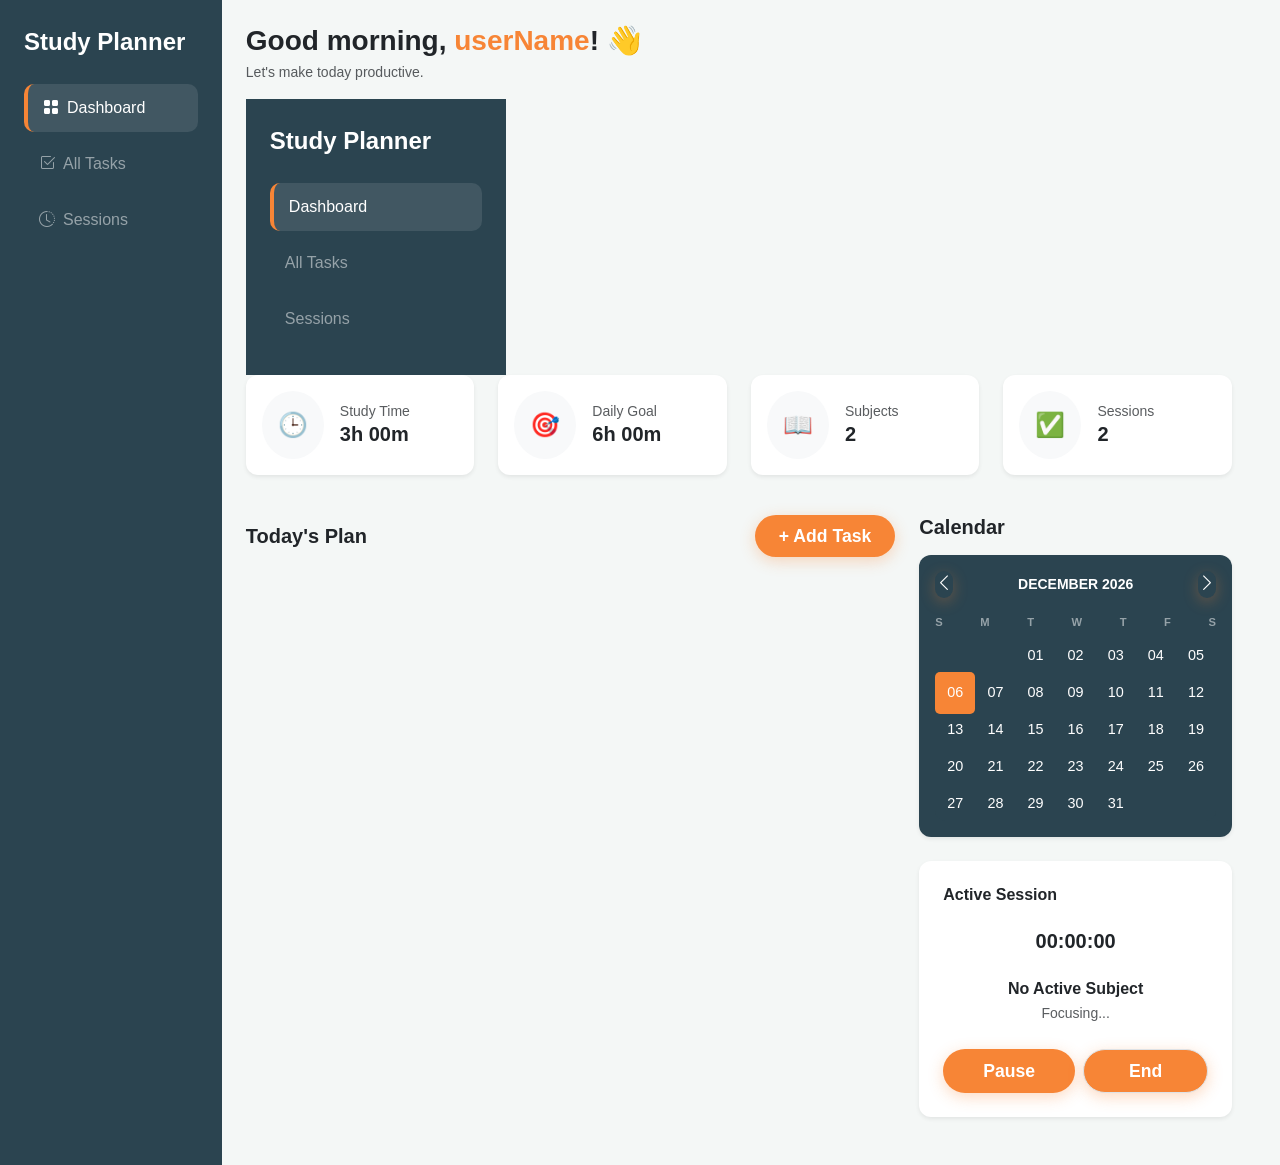
==== index.html @ 7e127ddf "merge" ====
<!DOCTYPE html>
<html lang="en">
<head>
    <meta charset="UTF-8">
    <meta name="viewport" content="width=device-width, initial-scale=1.0">
    <!-- <meta http-equiv="refresh" content="30"> -->
    <title>Study Planner | Dashboard</title>
    <link href="https://cdn.jsdelivr.net/npm/bootstrap@5.3.0/dist/css/bootstrap.min.css" rel="stylesheet">
    <link href="https://fonts.googleapis.com/css2?family=Plus+Jakarta+Sans:wght@400;600;800&display=swap" rel="stylesheet">
    <link rel="stylesheet" href="style/style.css">
    <link rel="stylesheet" href="https://cdn.jsdelivr.net/npm/bootstrap-icons@1.11.3/font/bootstrap-icons.min.css">
</head>
<body>
   
<div class="wrapper d-flex">

        <!-- Sidebar for Desktop -->
    <nav class="sidebar bg-dark-blue d-none d-lg-block p-4">

        <a class="text-white text-decoration-none fw-bold fs-4">
            Study Planner
        </a>

        <ul class="nav flex-column mt-4">

            <li class="nav-item mb-2">
                <a class="nav-link text-white active d-flex align-items-center gap-2" href="index.html">
                    <i class="bi bi-grid-fill"></i>
                    <span>Dashboard</span>
                </a>
            </li>

            <li class="nav-item mb-2">
                <a class="nav-link text-white-50 d-flex align-items-center gap-2" href="all tasks.html">
                    <i class="bi bi-check2-square"></i>
                    <span>All Tasks</span>
                </a>
            </li>

            <li class="nav-item mb-2">
                <a class="nav-link text-white-50 d-flex align-items-center gap-2" href="#">
                    <i class="bi bi-clock-history"></i>
                    <span>Sessions</span>
                </a>
            </li>

        </ul>

    </nav>
 <div class="container-fluid px-4 py-4">
<!--greeting-->
    <div class="row mb-4">
        <div class="col-12">
            <h1 class="h3 mb-1 fw-bold">Good morning, <span class="text-primary-color">userName</span>! 👋</h1>
            <p class="text-muted small">Let's make today productive.</p>
    <nav id="sidebar" class="sidebar bg-dark-blue">
        <div class="sidebar-content p-4">
            <a class="sidebar-brand text-white text-decoration-none fw-bold fs-4">Study Planner</a>
            <ul class="nav flex-column mt-4">
                <li class="nav-item mb-2">
                    <a class="nav-link text-white active" href="index.html">Dashboard</a>
                </li>
                <li class="nav-item mb-2">
                    <a class="nav-link text-white-50" href="all Tasks.html">All Tasks</a>
                </li>
                <li class="nav-item mb-2">
                    <a class="nav-link text-white-50" href="Sessions.html">Sessions</a>
                </li>
            </ul>
        </div>
    </div>
<!--greeting-->
<!--followup cards-->
    <div class="row mb-4">
        <div class="col-md-3 mb-3">
            <div class="card border-0 shadow-sm p-3 h-100">
                <div class="d-flex align-items-center gap-3">
                    <div class="bg-light rounded-circle p-3 fs-4">🕒</div>
                    <div>
                        <small class="text-muted d-block">Study Time</small>
                        <span class="fw-bold h5">3h 00m</span>
                    </div>
                </div>
            </div>
        </div>
        <div class="col-md-3 mb-3">
            <div class="card border-0 shadow-sm p-3 h-100">
                <div class="d-flex align-items-center gap-3">
                    <div class="bg-light rounded-circle p-3 fs-4">🎯</div>
                    <div>
                        <small class="text-muted d-block">Daily Goal</small>
                        <span class="fw-bold h5">6h 00m</span>
                    </div>
                </div>
            </div>
        </div>
        <div class="col-md-3 mb-3">
            <div class="card border-0 shadow-sm p-3 h-100">
                <div class="d-flex align-items-center gap-3">
                    <div class="bg-light rounded-circle p-3 fs-4">📖</div>
                    <div>
                        <small class="text-muted d-block">Subjects</small>
                        <span class="fw-bold h5">2</span>
                    </div>
                </div>
            </div>
        </div>
        <div class="col-md-3 mb-3">
            <div class="card border-0 shadow-sm p-3 h-100">
                <div class="d-flex align-items-center gap-3">
                    <div class="bg-light rounded-circle p-3 fs-4">✅</div>
                    <div>
                        <small class="text-muted d-block">Sessions</small>
                        <span class="fw-bold h5">2</span>
                    </div>
                </div>
            </div>
        </div>
    </div>
<!--followup cards-->

    <div class="row">
        <div class="col-xl-8 col-lg-7">
            <div class="d-flex justify-content-between align-items-center mb-3">
                <h5 class="fw-bold mb-0">Today's Plan</h5>
                <button class="btn btn-primary fw-bold px-4" style="padding: 8px 20px;" onclick="togglePopup()">+ Add Task</button>
            </div>
            
            <div id="task-container">
                </div>
            
            <a href="all Tasks.html" id="see-more-link" class="text-decoration-none mt-2 small" style="display:none;">See More Tasks...</a>
        </div>

<aside class="col-xl-4 col-lg-5 mt-4 mt-lg-0">
    <div class="d-flex flex-column align-self-start w-100">
        
        <h5 class="fw-bold mb-3">Calendar</h5>
        
        <div class="card shadow-sm border-0 bg-dark-blue mb-4 w-100">
            <div class="card-body p-3">
                <div id="calendar" class="calendar-card border-0 p-0 m-0 w-100" style="height: auto !important; min-height: unset !important;">
                    <div class="calendar-header mb-3 d-flex justify-content-between align-items-center">
                        <button id="prevMonth" class="btn text-white p-0 border-0"><i class="bi bi-chevron-left"></i></button>
                        <h6 id="display-month" class="mb-0 fw-bold text-white small text-uppercase"></h6>
                        <button id="nextMonth" class="btn text-white p-0 border-0"><i class="bi bi-chevron-right"></i></button>
                    </div>
                    
                    <div class="day-headers d-flex justify-content-between mb-2 text-white-50 fw-bold" style="font-size: 0.7rem;">
                        <span>S</span><span>M</span><span>T</span><span>W</span><span>T</span><span>F</span><span>S</span>
                    </div>
                    
                    <div id="weeks-grid" style="display: grid !important; grid-template-columns: repeat(7, 1fr) !important; grid-auto-rows: 35px !important; row-gap: 2px !important; align-items: center !important;"></div>
                </div>
            </div>
        </div>

        <div class="card shadow-sm border-0 w-100 timer-card">
    <div class="card-body p-4 text-center">
        <h6 class="fw-bold text-start mb-4 text-dark">Active Session</h6>
        
        <div class="timer-container mb-4">
            <div class="timer-circle">
                <h5 class="fw-bold mb-0" id="timer-display">00:00:00</h5>
            </div>
        </div>

        <div class="session-info mb-4">
            <p class="fw-bold mb-0" id="current-subject-name">No Active Subject</p>
            <small class="text-muted">Focusing...</small>
        </div>

        <div class="d-flex gap-2">
            <button onclick="pauseTimer()" class="btn btn-primary w-100 py-2 btn-timer">Pause</button>
            <button onclick="stopTimer()" class="btn btn-light border w-100 py-2 btn-timer">End</button>
        </div>
    </div>
</div>
    </div>
</aside>
        
    </div>
</div>
        
    </div>
</div>
















<script src="js/main.js"></script>
<script src="js/calendar.js"></script>
<script>
		document.addEventListener("DOMContentLoaded", function() {
			var date = new Date(Date.now() - 5 * 24 * 60 * 60 * 1000);
			var defaultDate = date.getUTCFullYear() + "-" + (date.getUTCMonth() + 1) + "-" + date.getUTCDate();
			document.getElementById("datetimepicker-dashboard").flatpickr({
				inline: true,
				prevArrow: "<span title=\"Previous month\">&laquo;</span>",
				nextArrow: "<span title=\"Next month\">&raquo;</span>",
				defaultDate: defaultDate
			});
		});
	</script>
    <!--the pop window for the user to add task-->
    <div class="modal-overlay" id="popupOverlay">
    <div class="custom-popup">
        <h3 class="fw-bold">New Study Session</h3>
        <hr>
        <div class="mb-3">
            <label class="form-label text-white-50">Subject Name</label>
            <input type="text" id="subject-input" class="form-control" placeholder="e.g., Mathematics, UI Design...">
        </div>
        <div class="mb-3">
            <label class="form-label text-white-50">Goal (Hours)</label>
            <input type="number" id="goal-input" class="form-control" placeholder="e.g., 2">
        </div>
        
        <div class="d-flex justify-content-end gap-2">
            <button class="btn btn-light py-2 px-4" onclick="togglePopup()" style="font-size: 0.9rem;">Cancel</button>
            <button class="btn btn-primary py-2 px-4" onclick="handleSave()" style="font-size: 0.9rem;">Create Subject</button>
        </div>
    </div>
</div>
    <!-- end the pop window for the user to add task-->


<div class="offcanvas offcanvas-start bg-dark-blue text-white"
     tabindex="-1"
     id="mobileSidebar">

    <div class="offcanvas-header">

        <h5 class="fw-bold">Study Planner</h5>

        <button type="button"
                class="btn-close btn-close-white"
                data-bs-dismiss="offcanvas">
        </button>

    </div>

    <div class="offcanvas-body">

        <ul class="nav flex-column">

            <li class="nav-item mb-2">
                <a class="nav-link text-white" href="#">Dashboard</a>
            </li>

            <li class="nav-item mb-2">
                <a class="nav-link text-white-50" href="#">All Tasks</a>
            </li>

            <li class="nav-item mb-2">
                <a class="nav-link text-white-50" href="#">Sessions</a>
            </li>

        </ul>

    </div>

</div>
<script src="https://cdn.jsdelivr.net/npm/bootstrap@5.3.0/dist/js/bootstrap.bundle.min.js"></script>
</body>

</html>
---- style/style.css ----
:root {
    --main-blue: #2b4450;
    --accent-orange: #f78536;
    --bg-light: #f4f7f6;
    --cal-bg: #2b4450;       
    --cal-accent: #f78536;   
    --cal-text: #ffffff;
    --cal-muted: rgba(255, 255, 255, 0.4);

}

body {
    background-color: var(--bg-light);
    font-family: 'Inter', sans-serif;
}

/* 2. Sidebar  */
.bg-dark-blue {
    background-color: var(--main-blue);
    width: 260px;
   
}

.sidebar .nav-link.active {
    background: rgba(255, 255, 255, 0.1);
    border-left: 4px solid var(--accent-orange);
}

/* 3. Task Cards  */
.card {
    border-radius: 12px;
}

.task-card-design {
    background: white;
    border-radius: 12px;
    padding: 20px;
    box-shadow: 0 4px 12px rgba(0,0,0,0.05);
    border-left: 5px solid var(--main-blue); /* Visual cue */
}

/* 4. Pop-up windo */
.modal-overlay {
    position: fixed;
    top: 0; left: 0; width: 100%; height: 100%;
    background: rgba(43, 68, 80, 0.8); /* Darker overlay */
    backdrop-filter: blur(4px);
    display: none;
    justify-content: center;
    align-items: center;
    z-index: 9999;
}

.modal-overlay.active { display: flex; }

.custom-popup {
    background-color: var(--main-blue);
    color: white;
    padding: 30px;
    border-radius: 15px;
    width: 100%;
    max-width: 600px;
}

/* 5. Calendar */

.calendar-card {
    background-color:var(--main-blue) ;
    color: white;
    width: 100%;
    border-radius: 10px;
    /* box-shadow: 0 4px 15px rgba(0,0,0,0.1); */
    padding: 10px;
    transition: transform 0.6s;
    /* user-select: none; */
}

.calendar-header {
    display: flex;
    justify-content: space-between;
    align-items: center;
}

.day-headers, #weeks-grid {
    display: grid;
    grid-template-columns: repeat(7, 1fr);
    text-align: center;
}


#weeks-grid span {
    padding: 10px 0;
    cursor: pointer;
    border-radius: 5px;
    font-size: 0.9rem;
}

#prevMonth,#nextMonth{
background-color: var(--main-blue);
border: none;
color: white;
font-size: large;

}

#weeks-grid span:hover {
    background: var(--cal-accent);
}

#weeks-grid span.active {
    background: var(--accent-orange);
}




/* Navbar */
.top-navbar {
    background: white;
    border-bottom: 1px solid #e9ecef;
}

/* Toggle Button */
.sidebar-toggle {
    border: none;
    background: transparent;
    font-size: 28px;
    color: var(--main-blue);
}

/* Links */
.sidebar .nav-link,
.offcanvas .nav-link {
    padding: 12px 15px;
    border-radius: 10px;
    transition: 0.3s;
}

.sidebar .nav-link:hover,
.offcanvas .nav-link:hover {
    background: rgba(255,255,255,0.1);
}

/* Active Link */
.sidebar .nav-link.active,
.offcanvas .nav-link.active {
    background: rgba(255,255,255,0.1);
    border-left: 4px solid var(--accent-orange);
}

/* Main Content */
.main {
    width: 100%;
}

/*navbar*/

/* Top Navbar */
.top-navbar {
    background: white;
    border-bottom: 1px solid #e9ecef;
}

/* Toggle Button */
.sidebar-toggle {
    border: none;
    background: transparent;
    font-size: 28px;
    color: #2b4450;
    cursor: pointer;
    transition: 0.3s;
}

.sidebar-toggle:hover {
    color: #f78536;
    transform: scale(1.1);
}

/* Task Card Design */
.task-card {
    border-radius: 15px;
    transition: transform 0.2s ease;
}

/* .task-card:hover {
    transform: translateY(-5px);
} */

.text-primary-color {
    color: #f78536; 
}

/* Custom Delete Button */
.btn-delete {
    background: #ffe5e5;
    color: #ff4d4d;
    border: none;
    width: 28px;
    height: 28px;
    border-radius: 50%;
    display: flex;
    align-items: center;
    justify-content: center;
    font-size: 18px;
    cursor: pointer;
    transition: 0.2s;
}

.btn-delete:hover {
    background: #ff4d4d;
    color: white;
}

/* Active Link Styling */
.sidebar .nav-link.active {
    background: rgba(255, 255, 255, 0.1);
    border-left: 4px solid #f78536; /* Your orange */
}

/* go to study planner page*/
.btn-primary,.btn  {
    background-color: var(--accent-orange);
    color: white;
    padding: 15px 40px;
    border: none;
    border-radius: 50px; /* Rounded pill shape */
    font-size: 1.1rem;
    font-weight: 600;
    cursor: pointer;
    transition: all 0.3s ease;
    box-shadow: 0 4px 15px rgba(247, 133, 54, 0.3);
}

.btn-primary:hover {
    background-color: #d66f28; /* Darker orange */
    transform: scale(1.05); /* Slight grow effect */
    box-shadow: 0 6px 20px rgba(247, 133, 54, 0.4);
}
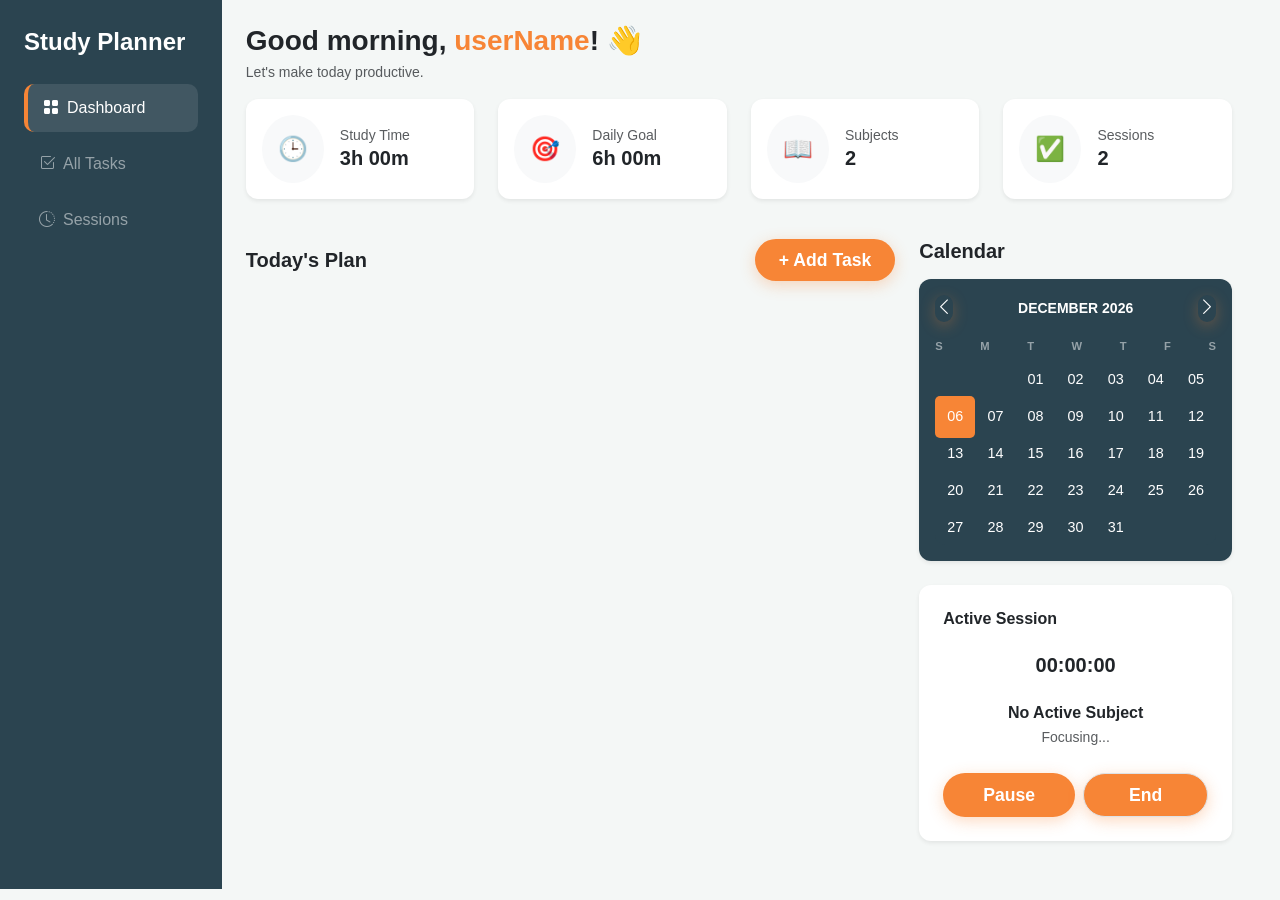
==== commit a18dec38: "session log" ====
--- a/index.html
+++ b/index.html
@@ -38,7 +38,7 @@
             </li>
 
             <li class="nav-item mb-2">
-                <a class="nav-link text-white-50 d-flex align-items-center gap-2" href="#">
+                <a class="nav-link text-white-50 d-flex align-items-center gap-2" href="Sessions.html">
                     <i class="bi bi-clock-history"></i>
                     <span>Sessions</span>
                 </a>
@@ -53,21 +53,7 @@
         <div class="col-12">
             <h1 class="h3 mb-1 fw-bold">Good morning, <span class="text-primary-color">userName</span>! 👋</h1>
             <p class="text-muted small">Let's make today productive.</p>
-    <nav id="sidebar" class="sidebar bg-dark-blue">
-        <div class="sidebar-content p-4">
-            <a class="sidebar-brand text-white text-decoration-none fw-bold fs-4">Study Planner</a>
-            <ul class="nav flex-column mt-4">
-                <li class="nav-item mb-2">
-                    <a class="nav-link text-white active" href="index.html">Dashboard</a>
-                </li>
-                <li class="nav-item mb-2">
-                    <a class="nav-link text-white-50" href="all Tasks.html">All Tasks</a>
-                </li>
-                <li class="nav-item mb-2">
-                    <a class="nav-link text-white-50" href="Sessions.html">Sessions</a>
-                </li>
-            </ul>
-        </div>
+    
     </div>
 <!--greeting-->
 <!--followup cards-->
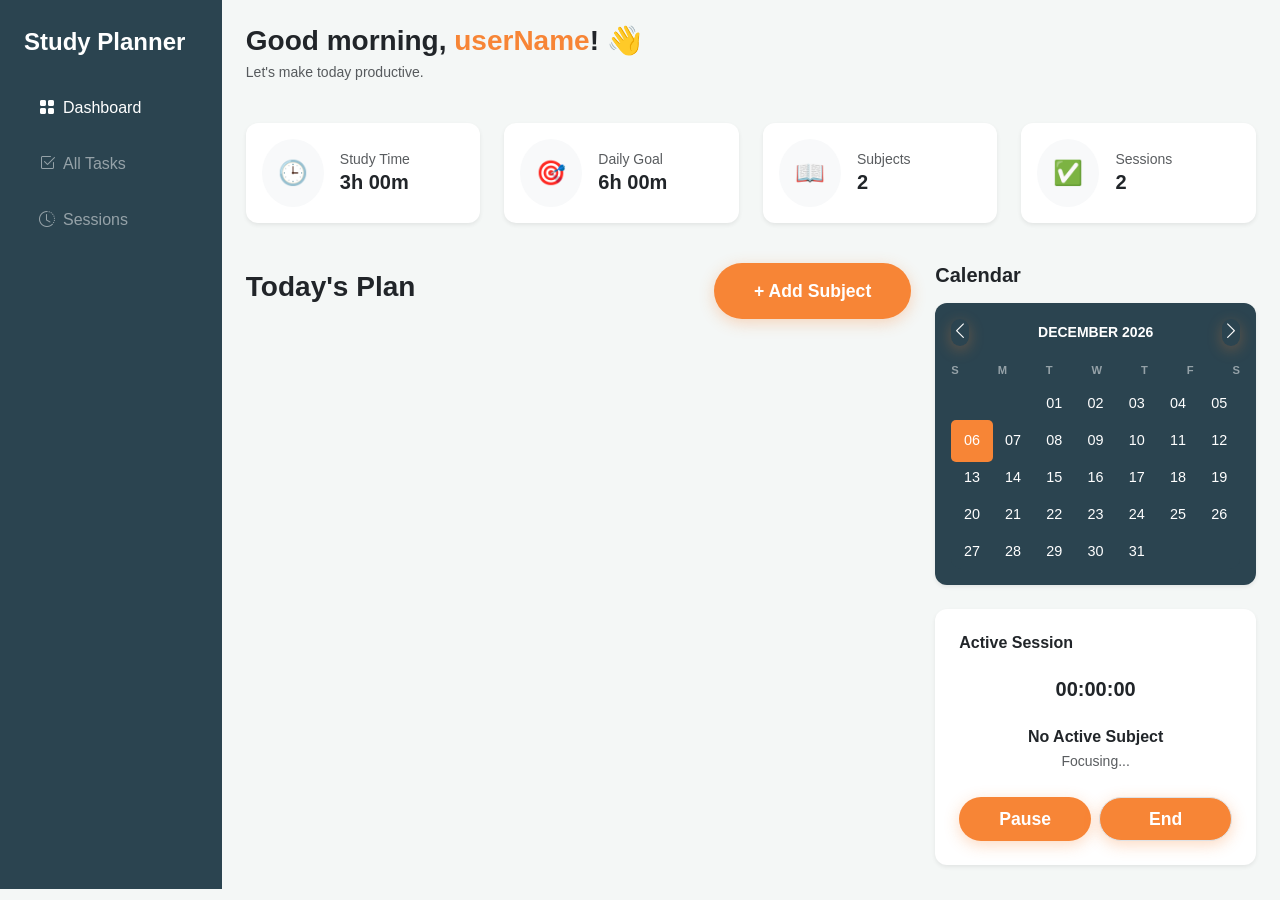
==== commit 4f5542b5: "making the sidebar navgte and remove the alltask page" ====
--- a/index.html
+++ b/index.html
@@ -24,21 +24,26 @@
         <ul class="nav flex-column mt-4">
 
             <li class="nav-item mb-2">
-                <a class="nav-link text-white active d-flex align-items-center gap-2" href="index.html">
-                    <i class="bi bi-grid-fill"></i>
-                    <span>Dashboard</span>
-                </a>
-            </li>
-
-            <li class="nav-item mb-2">
-                <a class="nav-link text-white-50 d-flex align-items-center gap-2" href="all tasks.html">
-                    <i class="bi bi-check2-square"></i>
-                    <span>All Tasks</span>
-                </a>
-            </li>
-
-            <li class="nav-item mb-2">
-                <a class="nav-link text-white-50 d-flex align-items-center gap-2" href="Sessions.html">
+                <a class="nav-link text-white d-flex align-items-center gap-2" 
+           href="javascript:void(0)" 
+           onclick="showView('view-dashboard')">
+            <i class="bi bi-grid-fill"></i>
+            <span>Dashboard</span>
+        </a>
+            </li>
+
+            <li class="nav-item mb-2">
+               <a class="nav-link text-white-50 d-flex align-items-center gap-2" 
+           id="all-tasks-link"
+           href="javascript:void(0)" 
+           onclick="showView('view-all-tasks')">
+            <i class="bi bi-check2-square"></i>
+            <span>All Tasks</span>
+        </a>
+            </li>
+
+            <li class="nav-item mb-2">
+                <a class="nav-link text-white-50 d-flex align-items-center gap-2" href="#">
                     <i class="bi bi-clock-history"></i>
                     <span>Sessions</span>
                 </a>
@@ -47,13 +52,14 @@
         </ul>
 
     </nav>
+
  <div class="container-fluid px-4 py-4">
 <!--greeting-->
     <div class="row mb-4">
         <div class="col-12">
             <h1 class="h3 mb-1 fw-bold">Good morning, <span class="text-primary-color">userName</span>! 👋</h1>
             <p class="text-muted small">Let's make today productive.</p>
-    
+        </div>
     </div>
 <!--greeting-->
 <!--followup cards-->
@@ -107,15 +113,28 @@
 
     <div class="row">
         <div class="col-xl-8 col-lg-7">
-            <div class="d-flex justify-content-between align-items-center mb-3">
-                <h5 class="fw-bold mb-0">Today's Plan</h5>
-                <button class="btn btn-primary fw-bold px-4" style="padding: 8px 20px;" onclick="togglePopup()">+ Add Task</button>
-            </div>
             
-            <div id="task-container">
-                </div>
-            
-            <a href="all Tasks.html" id="see-more-link" class="text-decoration-none mt-2 small" style="display:none;">See More Tasks...</a>
+           <section id="view-dashboard">
+    <div class="d-flex justify-content-between align-items-center mb-5">
+        <h3 class="fw-bold">Today's Plan</h3>
+        <button  class="btn btn-primary" onclick="togglePopup()">+ Add Subject</button>
+    </div>
+    
+    <div id="task-container"></div>
+    
+    <button id="see-more-btn" class="btn btn-link p-0 d-none" onclick="showView('view-all-tasks')">
+    See More Tasks...
+</button>
+</section>
+
+ <section id="view-all-tasks" style="display: none;">
+    <div class="d-flex justify-content-between align-items-center mb-5">
+        <h3 class="fw-bold">All Recorded Tasks</h3>
+        <button class="btn btn-outline-primary fw-bold px-4" onclick="showView('view-dashboard')">Back to Dashboard</button>
+    </div>
+    
+    <div id="full-task-list" class="row g-4"></div>
+</section>
         </div>
 
 <aside class="col-xl-4 col-lg-5 mt-4 mt-lg-0">
@@ -188,18 +207,7 @@
 
 <script src="js/main.js"></script>
 <script src="js/calendar.js"></script>
-<script>
-		document.addEventListener("DOMContentLoaded", function() {
-			var date = new Date(Date.now() - 5 * 24 * 60 * 60 * 1000);
-			var defaultDate = date.getUTCFullYear() + "-" + (date.getUTCMonth() + 1) + "-" + date.getUTCDate();
-			document.getElementById("datetimepicker-dashboard").flatpickr({
-				inline: true,
-				prevArrow: "<span title=\"Previous month\">&laquo;</span>",
-				nextArrow: "<span title=\"Next month\">&raquo;</span>",
-				defaultDate: defaultDate
-			});
-		});
-	</script>
+
     <!--the pop window for the user to add task-->
     <div class="modal-overlay" id="popupOverlay">
     <div class="custom-popup">
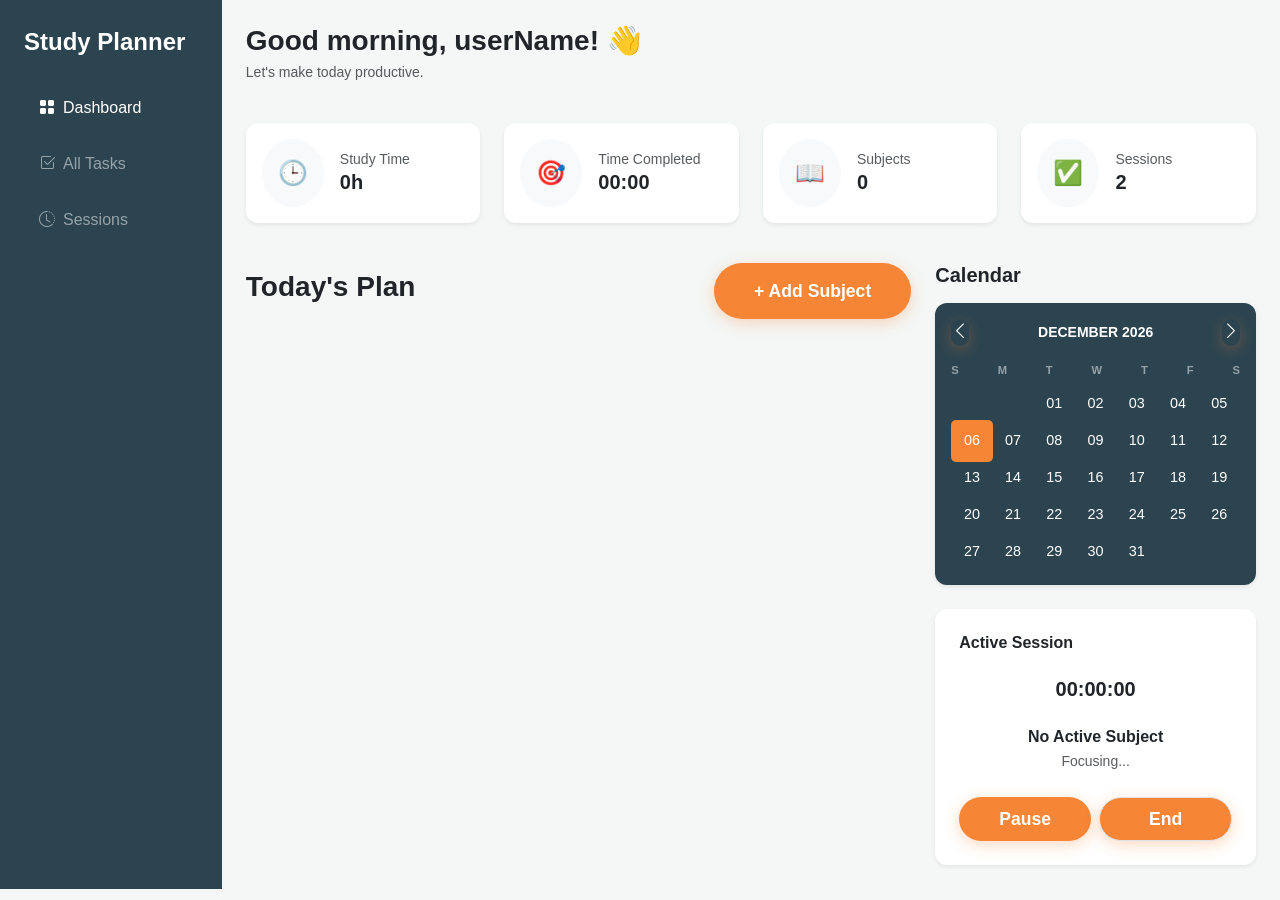
==== commit 5dacbfd8: "make the frist 3 cards dynamic" ====
--- a/index.html
+++ b/index.html
@@ -57,7 +57,7 @@
 <!--greeting-->
     <div class="row mb-4">
         <div class="col-12">
-            <h1 class="h3 mb-1 fw-bold">Good morning, <span class="text-primary-color">userName</span>! 👋</h1>
+            <h1 class="h3 mb-1 fw-bold">Good morning, <span id="user-display-name">userName</span>! 👋</h1>
             <p class="text-muted small">Let's make today productive.</p>
         </div>
     </div>
@@ -70,7 +70,7 @@
                     <div class="bg-light rounded-circle p-3 fs-4">🕒</div>
                     <div>
                         <small class="text-muted d-block">Study Time</small>
-                        <span class="fw-bold h5">3h 00m</span>
+                        <span id="total-study-hours" class="fw-bold h5">0h</span>
                     </div>
                 </div>
             </div>
@@ -80,8 +80,8 @@
                 <div class="d-flex align-items-center gap-3">
                     <div class="bg-light rounded-circle p-3 fs-4">🎯</div>
                     <div>
-                        <small class="text-muted d-block">Daily Goal</small>
-                        <span class="fw-bold h5">6h 00m</span>
+                        <small class="text-muted d-block">Time Completed</small>
+                        <span id="actual-study-time" class="fw-bold h5">00:00</span>
                     </div>
                 </div>
             </div>
@@ -92,7 +92,7 @@
                     <div class="bg-light rounded-circle p-3 fs-4">📖</div>
                     <div>
                         <small class="text-muted d-block">Subjects</small>
-                        <span class="fw-bold h5">2</span>
+                        <span id="subject-count" class="fw-bold h5">0</span>
                     </div>
                 </div>
             </div>
@@ -177,7 +177,7 @@
 
         <div class="d-flex gap-2">
             <button onclick="pauseTimer()" class="btn btn-primary w-100 py-2 btn-timer">Pause</button>
-            <button onclick="stopTimer()" class="btn btn-light border w-100 py-2 btn-timer">End</button>
+            <button onclick="finalizeSession()" class="btn btn-light border w-100 py-2 btn-timer">End</button>
         </div>
     </div>
 </div>
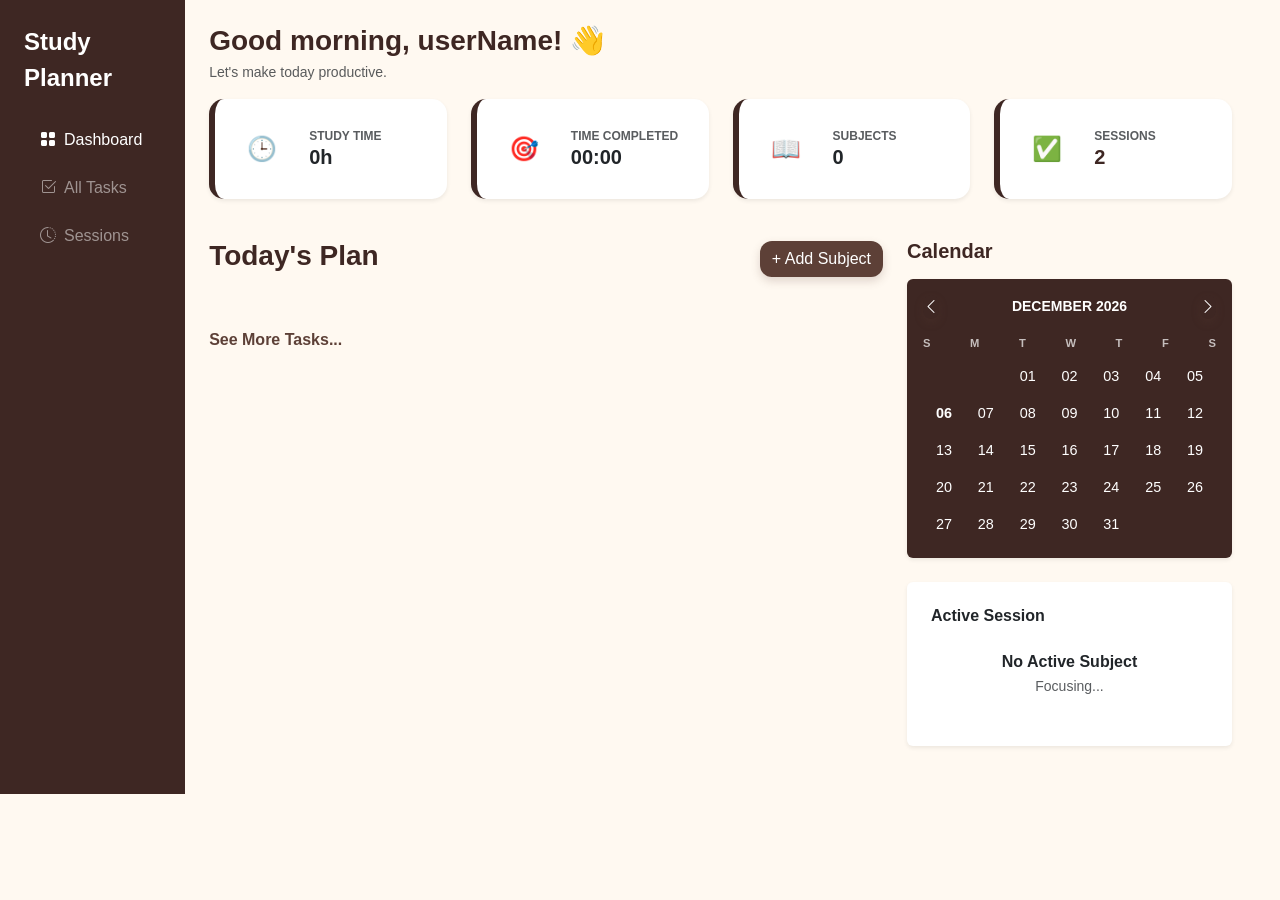
==== commit 689a21f6: "merage and change style" ====
--- a/index.html
+++ b/index.html
@@ -43,7 +43,7 @@
             </li>
 
             <li class="nav-item mb-2">
-                <a class="nav-link text-white-50 d-flex align-items-center gap-2" href="#">
+                <a class="nav-link text-white-50 d-flex align-items-center gap-2" href="Sessions.html">
                     <i class="bi bi-clock-history"></i>
                     <span>Sessions</span>
                 </a>
@@ -59,56 +59,59 @@
         <div class="col-12">
             <h1 class="h3 mb-1 fw-bold">Good morning, <span id="user-display-name">userName</span>! 👋</h1>
             <p class="text-muted small">Let's make today productive.</p>
-        </div>
+    
     </div>
 <!--greeting-->
 <!--followup cards-->
     <div class="row mb-4">
-        <div class="col-md-3 mb-3">
-            <div class="card border-0 shadow-sm p-3 h-100">
-                <div class="d-flex align-items-center gap-3">
-                    <div class="bg-light rounded-circle p-3 fs-4">🕒</div>
-                    <div>
-                        <small class="text-muted d-block">Study Time</small>
-                        <span id="total-study-hours" class="fw-bold h5">0h</span>
-                    </div>
-                </div>
-            </div>
-        </div>
-        <div class="col-md-3 mb-3">
-            <div class="card border-0 shadow-sm p-3 h-100">
-                <div class="d-flex align-items-center gap-3">
-                    <div class="bg-light rounded-circle p-3 fs-4">🎯</div>
-                    <div>
-                        <small class="text-muted d-block">Time Completed</small>
-                        <span id="actual-study-time" class="fw-bold h5">00:00</span>
-                    </div>
-                </div>
-            </div>
-        </div>
-        <div class="col-md-3 mb-3">
-            <div class="card border-0 shadow-sm p-3 h-100">
-                <div class="d-flex align-items-center gap-3">
-                    <div class="bg-light rounded-circle p-3 fs-4">📖</div>
-                    <div>
-                        <small class="text-muted d-block">Subjects</small>
-                        <span id="subject-count" class="fw-bold h5">0</span>
-                    </div>
-                </div>
-            </div>
-        </div>
-        <div class="col-md-3 mb-3">
-            <div class="card border-0 shadow-sm p-3 h-100">
-                <div class="d-flex align-items-center gap-3">
-                    <div class="bg-light rounded-circle p-3 fs-4">✅</div>
-                    <div>
-                        <small class="text-muted d-block">Sessions</small>
-                        <span class="fw-bold h5">2</span>
-                    </div>
-                </div>
-            </div>
-        </div>
-    </div>
+    <div class="col-md-3 mb-3">
+        <div class="stat-card-coffee card border-0 shadow-sm p-3 h-100 task-card-design">
+            <div class="d-flex align-items-center gap-3">
+                <div class="rounded-circle p-3 fs-4" style="background-color: var(--bg-light); color: var(--accent-orange);">🕒</div>
+                <div>
+                    <small class="text-muted d-block fw-bold" style="font-size: 0.75rem; text-transform: uppercase;">Study Time</small>
+                    <span id="total-study-hours" class="fw-bold h5" style="color: var(--main-blue);">0h</span>
+                </div>
+            </div>
+        </div>
+    </div>
+
+    <div class="col-md-3 mb-3">
+        <div class="stat-card-coffee card border-0 shadow-sm p-3 h-100 task-card-design">
+            <div class="d-flex align-items-center gap-3">
+                <div class="rounded-circle p-3 fs-4" style="background-color: var(--bg-light); color: var(--accent-orange);">🎯</div>
+                <div>
+                    <small class="text-muted d-block fw-bold" style="font-size: 0.75rem; text-transform: uppercase;">Time Completed</small>
+                    <span id="actual-study-time" class="fw-bold h5" style="color: var(--main-blue);">00:00</span>
+                </div>
+            </div>
+        </div>
+    </div>
+
+    <div class="col-md-3 mb-3">
+        <div class=" stat-card-coffee card border-0 shadow-sm p-3 h-100 task-card-design">
+            <div class="d-flex align-items-center gap-3">
+                <div class="rounded-circle p-3 fs-4" style="background-color: var(--bg-light); color: var(--accent-orange);">📖</div>
+                <div>
+                    <small class="text-muted d-block fw-bold" style="font-size: 0.75rem; text-transform: uppercase;">Subjects</small>
+                    <span id="subject-count" class="fw-bold h5" style="color: var(--main-blue);">0</span>
+                </div>
+            </div>
+        </div>
+    </div>
+
+    <div class="col-md-3 mb-3">
+        <div class=" stat-card-coffee card border-0 shadow-sm p-3 h-100 task-card-design">
+            <div class="d-flex align-items-center gap-3">
+                <div class="rounded-circle p-3 fs-4" style="background-color: var(--bg-light); color: var(--accent-orange);">✅</div>
+                <div>
+                    <small class="text-muted d-block fw-bold" style="font-size: 0.75rem; text-transform: uppercase;">Sessions</small>
+                    <span class="fw-bold h5">2</span>
+                </div>
+            </div>
+        </div>
+    </div>
+</div>
 <!--followup cards-->
 
     <div class="row">
@@ -117,12 +120,12 @@
            <section id="view-dashboard">
     <div class="d-flex justify-content-between align-items-center mb-5">
         <h3 class="fw-bold">Today's Plan</h3>
-        <button  class="btn btn-primary" onclick="togglePopup()">+ Add Subject</button>
+        <button  class="btn btn-primary" onclick="openModal()">+ Add Subject</button>
     </div>
     
     <div id="task-container"></div>
     
-    <button id="see-more-btn" class="btn btn-link p-0 d-none" onclick="showView('view-all-tasks')">
+    <button id="see-more-btn" class="simple-text-link p-0 d-done" onclick="showView('view-all-tasks')">
     See More Tasks...
 </button>
 </section>
@@ -164,21 +167,21 @@
     <div class="card-body p-4 text-center">
         <h6 class="fw-bold text-start mb-4 text-dark">Active Session</h6>
         
-        <div class="timer-container mb-4">
+        <!-- <div class="timer-container mb-4">
             <div class="timer-circle">
                 <h5 class="fw-bold mb-0" id="timer-display">00:00:00</h5>
             </div>
-        </div>
+        </div> -->
 
         <div class="session-info mb-4">
             <p class="fw-bold mb-0" id="current-subject-name">No Active Subject</p>
             <small class="text-muted">Focusing...</small>
         </div>
 
-        <div class="d-flex gap-2">
+        <!-- <div class="d-flex gap-2">
             <button onclick="pauseTimer()" class="btn btn-primary w-100 py-2 btn-timer">Pause</button>
             <button onclick="finalizeSession()" class="btn btn-light border w-100 py-2 btn-timer">End</button>
-        </div>
+        </div> -->
     </div>
 </div>
     </div>
@@ -223,7 +226,7 @@
         </div>
         
         <div class="d-flex justify-content-end gap-2">
-            <button class="btn btn-light py-2 px-4" onclick="togglePopup()" style="font-size: 0.9rem;">Cancel</button>
+            <button class="btn btn-light py-2 px-4" onclick="closeModalwindo()" style="font-size: 0.9rem;">Cancel</button>
             <button class="btn btn-primary py-2 px-4" onclick="handleSave()" style="font-size: 0.9rem;">Create Subject</button>
         </div>
     </div>
--- a/style/style.css
+++ b/style/style.css
@@ -1,238 +1,228 @@
+/* Coffee Theme Variables */
 :root {
-    --main-blue: #2b4450;
-    --accent-orange: #f78536;
-    --bg-light: #f4f7f6;
-    --cal-bg: #2b4450;       
-    --cal-accent: #f78536;   
-    --cal-text: #ffffff;
-    --cal-muted: rgba(255, 255, 255, 0.4);
-
+    --espresso: #3E2723;
+    --mocha: #5D4037;
+    --cappuccino: #A1887F;
+    --latte: #D7CCC8;
+    --cream: #FFF9F1;
+    --white: #FFFFFF;
 }
 
 body {
-    background-color: var(--bg-light);
-    font-family: 'Inter', sans-serif;
-}
-
-/* 2. Sidebar  */
-.bg-dark-blue {
-    background-color: var(--main-blue);
-    width: 260px;
-   
-}
-
-.sidebar .nav-link.active {
-    background: rgba(255, 255, 255, 0.1);
-    border-left: 4px solid var(--accent-orange);
-}
-
-/* 3. Task Cards  */
-.card {
-    border-radius: 12px;
-}
-
-.task-card-design {
-    background: white;
+    background-color: var(--cream);
+    color: var(--espresso);
+    font-family: 'Segoe UI', Roboto, sans-serif;
+}
+
+/* Sidebar/Navbar - Coffee Style */
+.bg-dark-blue { 
+    background-color: var(--espresso) !important; /* Espresso Sidebar */
+}
+
+/* Task Cards - The "Coffee Card" Look */
+.task-card {
+    background: var(--white);
+    border-radius: 20px !important;
+    border: 1px solid var(--latte) !important;
+    box-shadow: 0 4px 15px rgba(62, 39, 35, 0.05) !important;
+    transition: 0.3s;
+}
+
+.task-card:hover {
+    transform: translateY(-5px);
+    box-shadow: 0 8px 25px rgba(62, 39, 35, 0.1) !important;
+}
+
+/* Text Colors */
+.text-primary-color {
+    color: var(--mocha) !important; /* Mocha for highlights */
+}
+
+.card-title {
+    color: var(--espresso);
+}
+
+/* Buttons - Rounded Mocha Style */
+.btn-primary, .btn {
+    background-color: var(--mocha) !important;
+    color: var(--white) !important;
+    border-radius: 12px !important; /* More organic than the pill shape */
+    border: none;
+    box-shadow: 0 4px 10px rgba(93, 64, 55, 0.2);
+}
+
+.btn-primary:hover {
+    background-color: var(--espresso) !important;
+}
+
+/* Calendar Card - Dark Mocha */
+.calendar-card {
+    background-color: var(--mocha) !important;
+    border-radius: 20px !important;
+}
+
+#weeks-grid span.active {
+    background: var(--cappuccino) !important;
+}
+
+/* Modal/Popup */
+.custom-popup {
+    background-color: var(--white) !important;
+    color: var(--espresso) !important;
+    border: 2px solid var(--latte);
+}
+/* This covers the whole screen */
+.modal-overlay {
+    position: fixed;
+    top: 0;
+    left: 0;
+    width: 100%;
+    height: 100%;
+    background: rgba(62, 39, 35, 0.6); /* Espresso-tinted transparent background */
+    backdrop-filter: blur(5px);
+    display: none; /* Hidden by default */
+    justify-content: center;
+    align-items: center;
+    z-index: 10000; /* Makes sure it stays on TOP of everything */
+}
+
+/* This is the actual window */
+.custom-popup {
+    background-color: var(--white);
+    color: var(--espresso);
+    padding: 30px;
+    border-radius: 25px;
+    width: 90%;
+    max-width: 500px;
+    box-shadow: 0 20px 40px rgba(0, 0, 0, 0.2);
+    /* Animation for the "Pop" effect */
+    transform: scale(0.8);
+    transition: transform 0.3s cubic-bezier(0.34, 1.56, 0.64, 1);
+}
+
+/* When the modal is active, scale it up */
+.modal-overlay.active .custom-popup {
+    transform: scale(1);
+}
+.custom-popup button {
+    position: relative;
+    z-index: 999;
+}
+.simple-text-link {
+    /* 1. Reset all button styles */
+    background: transparent;
+    border: none;
+    padding: 0;
+    margin: 0;
+    font: inherit; /* Takes the font size of the surrounding text */
+    cursor: pointer;
+    outline: none;
+    
+    /* 2. Make it look like a link */
+    color: var(--mocha); /* Using your coffee color */
+    text-decoration: none; 
+    font-weight: 600;
+    display: inline; /* Makes it sit inside the text line */
+}
+
+.simple-text-link:hover {
+    color: var(--espresso); /* Darker on hover */
+    text-decoration: underline; /* Standard link behavior */
+}
+
+/* Removes the "clicked" blue outline browsers sometimes add */
+.simple-text-link:focus {
+    outline: none;
+}
+/*calnder*/
+
+/* 1. The Main Box */
+.calendar-card {
+    background-color: var(--main-blue) !important;
+    color: white !important;
+    width: 100%;
     border-radius: 12px;
     padding: 20px;
-    box-shadow: 0 4px 12px rgba(0,0,0,0.05);
-    border-left: 5px solid var(--main-blue); /* Visual cue */
-}
-
-/* 4. Pop-up windo */
-.modal-overlay {
-    position: fixed;
-    top: 0; left: 0; width: 100%; height: 100%;
-    background: rgba(43, 68, 80, 0.8); /* Darker overlay */
-    backdrop-filter: blur(4px);
-    display: none;
-    justify-content: center;
-    align-items: center;
-    z-index: 9999;
-}
-
-.modal-overlay.active { display: flex; }
-
-.custom-popup {
-    background-color: var(--main-blue);
-    color: white;
-    padding: 30px;
-    border-radius: 15px;
-    width: 100%;
-    max-width: 600px;
-}
-
-/* 5. Calendar */
-
-.calendar-card {
-    background-color:var(--main-blue) ;
-    color: white;
-    width: 100%;
-    border-radius: 10px;
-    /* box-shadow: 0 4px 15px rgba(0,0,0,0.1); */
-    padding: 10px;
-    transition: transform 0.6s;
-    /* user-select: none; */
-}
-
-.calendar-header {
-    display: flex;
-    justify-content: space-between;
-    align-items: center;
-}
-
-.day-headers, #weeks-grid {
+    border: none !important; /* Removes any accidental borders */
+}
+
+/* 2. The Header Area */
+.calendar-header h2 {
+    color: white ;
+    margin: 0;
+}
+
+#prevMonth, #nextMonth {
+    background: transparent !important;
+    border: none;
+    color: white !important;
+    font-weight: bold;
+    cursor: pointer;
+}
+
+/* 3. The Grid and Day Names */
+.day-headers {
     display: grid;
     grid-template-columns: repeat(7, 1fr);
     text-align: center;
-}
-
-
+    color: rgba(255, 255, 255, 0.7) !important; /* Slightly softer white for days */
+    font-size: 0.8rem;
+    margin-top: 15px;
+    background: transparent !important; /* Ensures no second color here */
+}
+
+#weeks-grid {
+    display: grid;
+    grid-template-columns: repeat(7, 1fr);
+    text-align: center;
+    background: transparent !important; 
+}
+
+/* 4. The Individual Numbers */
 #weeks-grid span {
     padding: 10px 0;
     cursor: pointer;
+    color: white !important; 
+    font-size: 0.9rem;
+    display: block;
+    background: transparent !important; 
+}
+
+/* 5. Hover and Active */
+#weeks-grid span:hover {
+    background: rgba(255, 255, 255, 0.1) !important; 
     border-radius: 5px;
-    font-size: 0.9rem;
-}
-
-#prevMonth,#nextMonth{
-background-color: var(--main-blue);
-border: none;
-color: white;
-font-size: large;
-
-}
-
-#weeks-grid span:hover {
-    background: var(--cal-accent);
 }
 
 #weeks-grid span.active {
-    background: var(--accent-orange);
-}
-
-
-
-
-/* Navbar */
-.top-navbar {
-    background: white;
-    border-bottom: 1px solid #e9ecef;
-}
-
-/* Toggle Button */
-.sidebar-toggle {
-    border: none;
-    background: transparent;
-    font-size: 28px;
-    color: var(--main-blue);
-}
-
-/* Links */
-.sidebar .nav-link,
-.offcanvas .nav-link {
-    padding: 12px 15px;
-    border-radius: 10px;
-    transition: 0.3s;
-}
-
-.sidebar .nav-link:hover,
-.offcanvas .nav-link:hover {
-    background: rgba(255,255,255,0.1);
-}
-
-/* Active Link */
-.sidebar .nav-link.active,
-.offcanvas .nav-link.active {
-    background: rgba(255,255,255,0.1);
-    border-left: 4px solid var(--accent-orange);
-}
-
-/* Main Content */
-.main {
-    width: 100%;
-}
-
-/*navbar*/
-
-/* Top Navbar */
-.top-navbar {
-    background: white;
-    border-bottom: 1px solid #e9ecef;
-}
-
-/* Toggle Button */
-.sidebar-toggle {
-    border: none;
-    background: transparent;
-    font-size: 28px;
-    color: #2b4450;
-    cursor: pointer;
-    transition: 0.3s;
-}
-
-.sidebar-toggle:hover {
-    color: #f78536;
-    transform: scale(1.1);
-}
-
-/* Task Card Design */
-.task-card {
-    border-radius: 15px;
-    transition: transform 0.2s ease;
-}
-
-/* .task-card:hover {
-    transform: translateY(-5px);
-} */
-
-.text-primary-color {
-    color: #f78536; 
-}
-
-/* Custom Delete Button */
-.btn-delete {
-    background: #ffe5e5;
-    color: #ff4d4d;
-    border: none;
-    width: 28px;
-    height: 28px;
-    border-radius: 50%;
-    display: flex;
-    align-items: center;
-    justify-content: center;
-    font-size: 18px;
-    cursor: pointer;
-    transition: 0.2s;
-}
-
-.btn-delete:hover {
-    background: #ff4d4d;
-    color: white;
-}
-
-/* Active Link Styling */
-.sidebar .nav-link.active {
-    background: rgba(255, 255, 255, 0.1);
-    border-left: 4px solid #f78536; /* Your orange */
-}
-
-/* go to study planner page*/
-.btn-primary,.btn  {
-    background-color: var(--accent-orange);
-    color: white;
-    padding: 15px 40px;
-    border: none;
-    border-radius: 50px; /* Rounded pill shape */
-    font-size: 1.1rem;
-    font-weight: 600;
-    cursor: pointer;
-    transition: all 0.3s ease;
-    box-shadow: 0 4px 15px rgba(247, 133, 54, 0.3);
-}
-
-.btn-primary:hover {
-    background-color: #d66f28; /* Darker orange */
-    transform: scale(1.05); /* Slight grow effect */
-    box-shadow: 0 6px 20px rgba(247, 133, 54, 0.4);
-}
+    background-color: var(--accent-orange) !important; 
+    color: white !important;
+    font-weight: bold;
+    border-radius: 5px;
+}
+
+/* Targeted Coffee Style for Stats only */
+.stat-card-coffee {
+    background-color: #FFFFFF !important;
+    border: none ;
+    border-radius: 15px ;
+    border-left: 6px solid #3E2723 !important; 
+    box-shadow: 0 10px 25px rgba(62, 39, 35, 0.05) ;
+}
+
+.stat-card-coffee .bg-light.rounded-circle {
+    background-color: #F5F5F5 ; /* Cream */
+    color: #3E2723 ; /* Espresso */
+}
+
+.stat-card-coffee .text-muted {
+    color: #5D4037 ; /* Mocha */
+    font-weight: 700 ;
+    text-transform: uppercase;
+    font-size: 0.7rem ;
+}
+
+.stat-card-coffee .fw-bold.h5 {
+    color: #3E2723 ; 
+    font-weight: 800 ;
+}
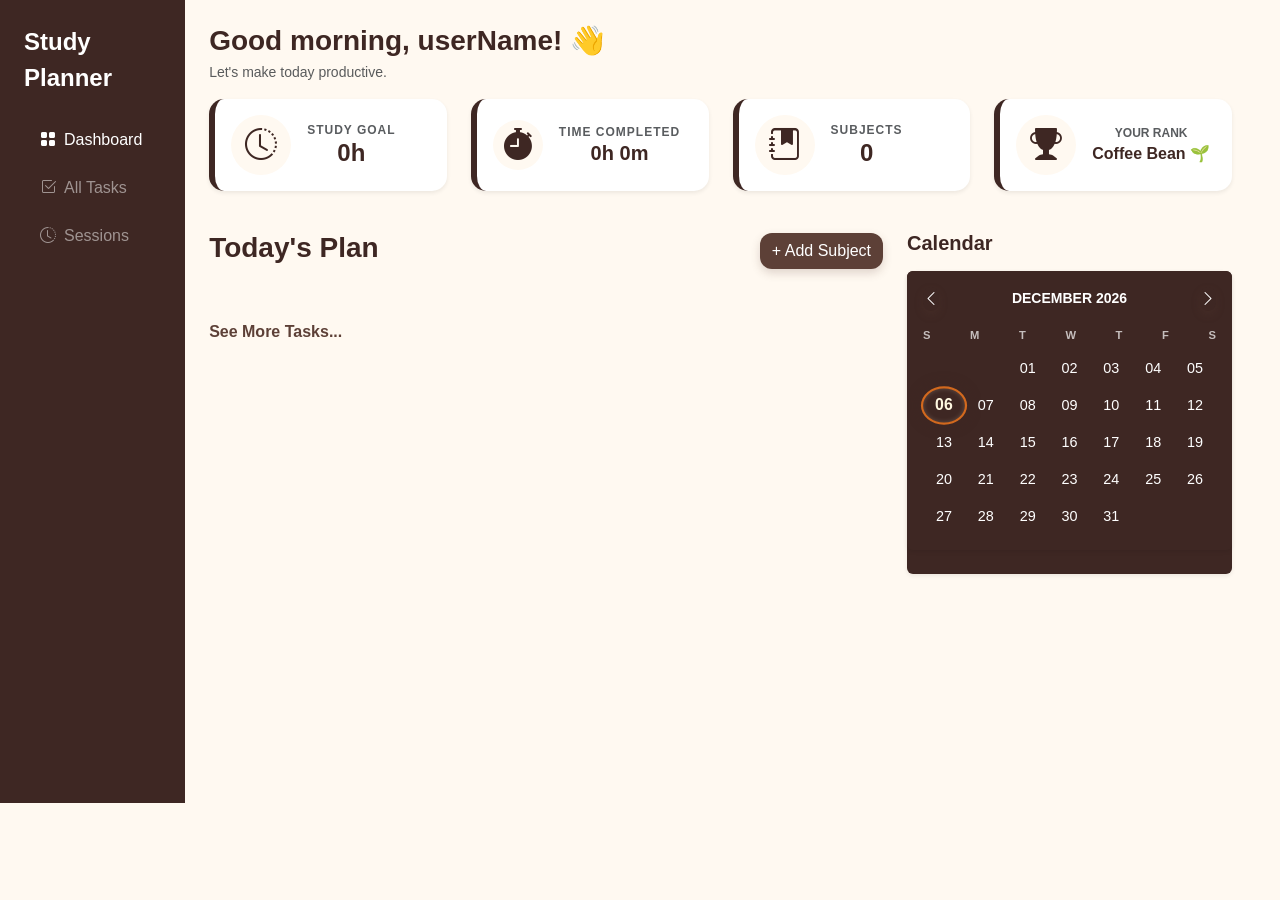
==== commit 5a008c5b: "making the calnder with adding events" ====
--- a/index.html
+++ b/index.html
@@ -13,7 +13,12 @@
 <body>
    
 <div class="wrapper d-flex">
-
+<button class="btn d-md-none p-3" 
+        type="button" 
+        data-bs-toggle="offcanvas" 
+        data-bs-target="#mobileSidebar" 
+        style="color: var(--espresso);">
+    <i class="bi bi-list fs-1"></i> </button>
         <!-- Sidebar for Desktop -->
     <nav class="sidebar bg-dark-blue d-none d-lg-block p-4">
 
@@ -64,53 +69,79 @@
 <!--greeting-->
 <!--followup cards-->
     <div class="row mb-4">
+
     <div class="col-md-3 mb-3">
-        <div class="stat-card-coffee card border-0 shadow-sm p-3 h-100 task-card-design">
-            <div class="d-flex align-items-center gap-3">
-                <div class="rounded-circle p-3 fs-4" style="background-color: var(--bg-light); color: var(--accent-orange);">🕒</div>
-                <div>
-                    <small class="text-muted d-block fw-bold" style="font-size: 0.75rem; text-transform: uppercase;">Study Time</small>
-                    <span id="total-study-hours" class="fw-bold h5" style="color: var(--main-blue);">0h</span>
-                </div>
-            </div>
-        </div>
-    </div>
-
-    <div class="col-md-3 mb-3">
-        <div class="stat-card-coffee card border-0 shadow-sm p-3 h-100 task-card-design">
-            <div class="d-flex align-items-center gap-3">
-                <div class="rounded-circle p-3 fs-4" style="background-color: var(--bg-light); color: var(--accent-orange);">🎯</div>
-                <div>
-                    <small class="text-muted d-block fw-bold" style="font-size: 0.75rem; text-transform: uppercase;">Time Completed</small>
-                    <span id="actual-study-time" class="fw-bold h5" style="color: var(--main-blue);">00:00</span>
-                </div>
-            </div>
-        </div>
-    </div>
-
-    <div class="col-md-3 mb-3">
-        <div class=" stat-card-coffee card border-0 shadow-sm p-3 h-100 task-card-design">
-            <div class="d-flex align-items-center gap-3">
-                <div class="rounded-circle p-3 fs-4" style="background-color: var(--bg-light); color: var(--accent-orange);">📖</div>
-                <div>
-                    <small class="text-muted d-block fw-bold" style="font-size: 0.75rem; text-transform: uppercase;">Subjects</small>
-                    <span id="subject-count" class="fw-bold h5" style="color: var(--main-blue);">0</span>
-                </div>
-            </div>
-        </div>
-    </div>
-
-    <div class="col-md-3 mb-3">
-        <div class=" stat-card-coffee card border-0 shadow-sm p-3 h-100 task-card-design">
-            <div class="d-flex align-items-center gap-3">
-                <div class="rounded-circle p-3 fs-4" style="background-color: var(--bg-light); color: var(--accent-orange);">✅</div>
-                <div>
-                    <small class="text-muted d-block fw-bold" style="font-size: 0.75rem; text-transform: uppercase;">Sessions</small>
-                    <span class="fw-bold h5">2</span>
-                </div>
-            </div>
-        </div>
-    </div>
+    <div class="stat-card-coffee card border-0 shadow-sm p-3 h-100 task-card-design">
+        <div class="d-flex align-items-center gap-3">
+            
+            <div class="rounded-circle d-flex align-items-center justify-content-center" 
+                 style="width: 60px; height: 60px; background-color: var(--cream); color: #3E2723;">
+                <i class="bi bi-clock-history fs-2"></i> 
+            </div>
+
+            <div>
+                <small class="text-muted d-block fw-bold" style="font-size: 0.75rem; text-transform: uppercase; letter-spacing: 1px;">
+                    Study Goal
+                </small>
+                
+                <span id="total-study-hours" class="fw-bold h4 mb-0" style="color: #3E2723;">0h</span>
+            </div>
+        </div>
+    </div>
+</div>
+
+<div class="col-md-3 mb-3">
+    <div class="stat-card-coffee card border-0 shadow-sm p-3 h-100 task-card-design">
+        <div class="d-flex align-items-center gap-3">
+            <div class="rounded-circle d-flex align-items-center justify-content-center" 
+                 style="width: 50px; height: 50px; background-color: var(--cream); color: #3E2723;">
+                <i class="bi bi-stopwatch-fill fs-2"></i>
+            </div>
+            <div>
+                <small class="text-muted d-block fw-bold" style="font-size: 0.75rem; text-transform: uppercase; letter-spacing: 1px;">
+                    Time Completed
+                </small>
+                <span id="actual-study-time" class="fw-bold h5" style="color: #3E2723;">0h 0m</span>
+            </div>
+        </div>
+    </div>
+</div>
+
+   <div class="col-md-3 mb-3">
+    <div class="stat-card-coffee card border-0 shadow-sm p-3 h-100 task-card-design">
+        <div class="d-flex align-items-center gap-3">
+            
+            <div class="rounded-circle d-flex align-items-center justify-content-center" 
+                 style="width: 60px; height: 60px; background-color: var(--cream); color: #3E2723;">
+                <i class="bi bi-journal-bookmark-fill fs-2"></i> 
+            </div>
+
+            <div>
+                <small class="text-muted d-block fw-bold" style="font-size: 0.75rem; text-transform: uppercase; letter-spacing: 1px;">
+                    Subjects
+                </small>
+                
+                <span id="subject-count" class="fw-bold h4 mb-0" style="color: #3E2723;">0</span>
+            </div>
+        </div>
+    </div>
+</div>
+
+   <div class="col-md-3 mb-3">
+    <div class="card stat-card-coffee border-0 shadow-sm p-3 h-100 task-card-design">
+        <div class="d-flex align-items-center gap-3">
+            
+            <div class="rounded-circle d-flex align-items-center justify-content-center" 
+                 style="width: 60px; height: 60px; background-color: var(--cream); color: #3E2723;">
+                <i class="bi bi-trophy-fill fs-2"></i> 
+            </div>
+            <div>
+                <small class="text-muted d-block fw-bold" style="font-size: 0.75rem; text-transform: uppercase;">Your Rank</small>
+                <span id="studyRankDisplay" class="fw-bold h6 mb-0" style="color: var(--espresso);">Coffee Bean</span>
+            </div>
+        </div>
+    </div>
+</div>
 </div>
 <!--followup cards-->
 
@@ -146,44 +177,46 @@
         <h5 class="fw-bold mb-3">Calendar</h5>
         
         <div class="card shadow-sm border-0 bg-dark-blue mb-4 w-100">
-            <div class="card-body p-3">
-                <div id="calendar" class="calendar-card border-0 p-0 m-0 w-100" style="height: auto !important; min-height: unset !important;">
-                    <div class="calendar-header mb-3 d-flex justify-content-between align-items-center">
-                        <button id="prevMonth" class="btn text-white p-0 border-0"><i class="bi bi-chevron-left"></i></button>
-                        <h6 id="display-month" class="mb-0 fw-bold text-white small text-uppercase"></h6>
-                        <button id="nextMonth" class="btn text-white p-0 border-0"><i class="bi bi-chevron-right"></i></button>
-                    </div>
-                    
-                    <div class="day-headers d-flex justify-content-between mb-2 text-white-50 fw-bold" style="font-size: 0.7rem;">
-                        <span>S</span><span>M</span><span>T</span><span>W</span><span>T</span><span>F</span><span>S</span>
-                    </div>
-                    
-                    <div id="weeks-grid" style="display: grid !important; grid-template-columns: repeat(7, 1fr) !important; grid-auto-rows: 35px !important; row-gap: 2px !important; align-items: center !important;"></div>
-                </div>
-            </div>
-        </div>
-
-        <div class="card shadow-sm border-0 w-100 timer-card">
-    <div class="card-body p-4 text-center">
-        <h6 class="fw-bold text-start mb-4 text-dark">Active Session</h6>
-        
-        <!-- <div class="timer-container mb-4">
-            <div class="timer-circle">
-                <h5 class="fw-bold mb-0" id="timer-display">00:00:00</h5>
-            </div>
-        </div> -->
-
-        <div class="session-info mb-4">
-            <p class="fw-bold mb-0" id="current-subject-name">No Active Subject</p>
-            <small class="text-muted">Focusing...</small>
-        </div>
-
-        <!-- <div class="d-flex gap-2">
-            <button onclick="pauseTimer()" class="btn btn-primary w-100 py-2 btn-timer">Pause</button>
-            <button onclick="finalizeSession()" class="btn btn-light border w-100 py-2 btn-timer">End</button>
-        </div> -->
-    </div>
-</div>
+            <div class="card shadow-sm border-0 bg-dark-blue mb-4 w-100">
+    <div class="card-body p-3">
+        <div id="calendar" class="calendar-card border-0 p-0 m-0 w-100">
+            <div class="calendar-header mb-3 d-flex justify-content-between align-items-center">
+                <button id="prevMonth" class="btn text-white p-0 border-0"><i class="bi bi-chevron-left"></i></button>
+                <h6 id="display-month" class="mb-0 fw-bold text-white small text-uppercase"></h6>
+                <button id="nextMonth" class="btn text-white p-0 border-0"><i class="bi bi-chevron-right"></i></button>
+            </div>
+            
+            <div class="day-headers d-flex justify-content-between mb-2 text-white-50 fw-bold" style="font-size: 0.7rem;">
+                <span>S</span><span>M</span><span>T</span><span>W</span><span>T</span><span>F</span><span>S</span>
+            </div>
+            
+            <div id="weeks-grid" style="display: grid !important; grid-template-columns: repeat(7, 1fr) !important; grid-auto-rows: 35px !important; row-gap: 2px !important; align-items: center !important;"></div>
+
+           <div id="day-detail-view" class="mt-3 p-2 d-none" style="border-top: 1px solid rgba(255,255,255,0.1); position: relative;">
+    
+    <button id="close-detail-btn" class="btn p-0 border-0" style="position: absolute; top: 5px; right: 8px; line-height: 1;">
+        <i class="bi bi-x-lg" style="color: #FFF8E1; font-size: 0.7rem; opacity: 0.6;"></i>
+    </button>
+
+    <p id="detail-date-label" class="mb-1 fw-bold" style="font-size: 0.7rem; color: #aaa;"></p>
+    
+    <div class="d-flex justify-content-between align-items-center">
+        <span id="detail-task-text" class="text-white small fw-bold"></span>
+        <button id="open-modal-btn" class="btn btn-sm text-info p-0" style="font-size: 0.7rem; margin-right: 20px;">Edit</button>
+    </div>
+</div>
+        </div>
+    </div>
+</div>
+        </div>
+
+    <div class="card-body p-0"> 
+    <iframe data-testid="embed-iframe"
+     style="border-radius:12px"
+     src="https://open.spotify.com/embed/playlist/0oPyDVNdgcPFAWmOYSK7O1?utm_source=generator" width="100%" height="100%" frameBorder="0" allowfullscreen="" allow="autoplay; clipboard-write; encrypted-media; fullscreen; picture-in-picture" loading="lazy">
+
+    </iframe>
+    </div>
     </div>
 </aside>
         
@@ -210,6 +243,33 @@
 
 <script src="js/main.js"></script>
 <script src="js/calendar.js"></script>
+
+<div class="modal fade" id="eventModal" tabindex="-1" aria-hidden="true">
+  <div class="modal-dialog modal-dialog-centered">
+    <div class="modal-content border-0 shadow" style="border-radius: 15px; background-color: #fff;">
+      <div class="modal-header border-0 pb-0">
+        <h5 class="modal-title fw-bold" id="modalDateTitle" style="color: #3E2723;">Plan Study Session</h5>
+        <button type="button" class="btn-close" data-bs-dismiss="modal" aria-label="Close"></button>
+      </div>
+      <div class="modal-body">
+        <div class="mb-3">
+          <label class="form-label small fw-bold text-muted text-uppercase">Subject / Task Name</label>
+          <input type="text" id="eventTitle" class="form-control" placeholder="What do you have?" style="border-radius: 10px; border: 1px solid #ddd;">
+        </div>
+      </div>
+      <div class="modal-footer border-0 pt-0">
+        <button type="button" id="saveEventBtn" class="btn text-white w-100 fw-bold" style="background-color: #3E2723; border-radius: 10px; padding: 10px;">Save to Calendar</button>
+      </div>
+    </div>
+  </div>
+</div>
+<div id="day-detail-view" class="mt-3 p-2 d-none" style="border-top: 1px solid rgba(255,255,255,0.1);">
+    <p class="small text-white-50 mb-1 fw-bold text-uppercase" id="detail-date-label"></p>
+    <div class="d-flex justify-content-between align-items-center">
+        <span id="detail-task-text" class="text-white fw-bold"></span>
+        <button id="edit-task-btn" class="btn btn-sm btn-outline-light p-1" style="font-size: 0.6rem;">EDIT</button>
+    </div>
+</div>
 
     <!--the pop window for the user to add task-->
     <div class="modal-overlay" id="popupOverlay">
--- a/style/style.css
+++ b/style/style.css
@@ -14,9 +14,8 @@
     font-family: 'Segoe UI', Roboto, sans-serif;
 }
 
-/* Sidebar/Navbar - Coffee Style */
 .bg-dark-blue { 
-    background-color: var(--espresso) !important; /* Espresso Sidebar */
+    background-color: var(--espresso) !important;  
 }
 
 /* Task Cards - The "Coffee Card" Look */
@@ -65,28 +64,28 @@
     background: var(--cappuccino) !important;
 }
 
-/* Modal/Popup */
+/*Popup */
 .custom-popup {
     background-color: var(--white) !important;
     color: var(--espresso) !important;
     border: 2px solid var(--latte);
 }
-/* This covers the whole screen */
+/* covers the whole screen */
 .modal-overlay {
     position: fixed;
     top: 0;
     left: 0;
     width: 100%;
     height: 100%;
-    background: rgba(62, 39, 35, 0.6); /* Espresso-tinted transparent background */
+    background: rgba(62, 39, 35, 0.6);
     backdrop-filter: blur(5px);
-    display: none; /* Hidden by default */
+    display: none; 
     justify-content: center;
     align-items: center;
-    z-index: 10000; /* Makes sure it stays on TOP of everything */
-}
-
-/* This is the actual window */
+    z-index: 10000; 
+}
+
+/* the actual window */
 .custom-popup {
     background-color: var(--white);
     color: var(--espresso);
@@ -100,7 +99,6 @@
     transition: transform 0.3s cubic-bezier(0.34, 1.56, 0.64, 1);
 }
 
-/* When the modal is active, scale it up */
 .modal-overlay.active .custom-popup {
     transform: scale(1);
 }
@@ -114,23 +112,22 @@
     border: none;
     padding: 0;
     margin: 0;
-    font: inherit; /* Takes the font size of the surrounding text */
+    font: inherit;
     cursor: pointer;
     outline: none;
     
-    /* 2. Make it look like a link */
-    color: var(--mocha); /* Using your coffee color */
+    color: var(--mocha); 
     text-decoration: none; 
     font-weight: 600;
-    display: inline; /* Makes it sit inside the text line */
+    display: inline;
 }
 
 .simple-text-link:hover {
-    color: var(--espresso); /* Darker on hover */
-    text-decoration: underline; /* Standard link behavior */
-}
-
-/* Removes the "clicked" blue outline browsers sometimes add */
+    color: var(--espresso); 
+    text-decoration: underline; 
+}
+
+
 .simple-text-link:focus {
     outline: none;
 }
@@ -193,12 +190,14 @@
     background: rgba(255, 255, 255, 0.1) !important; 
     border-radius: 5px;
 }
-
 #weeks-grid span.active {
-    background-color: var(--accent-orange) !important; 
-    color: white !important;
-    font-weight: bold;
-    border-radius: 5px;
+    background-color: #3E2723 !important; /* Deep Espresso Brown */
+    color: #FFF8E1 !important;           /* Soft Vanilla Cream Text */
+    font-weight: 800;
+    border-radius: 50%;
+    box-shadow: 0 0 12px rgba(62, 39, 35, 0.8), inset 0 0 5px rgba(255, 248, 225, 0.2);
+    transform: scale(1.1);
+    border: 2px solid #D2691E;           /* Cinnamon/Caramel border */
 }
 
 /* Targeted Coffee Style for Stats only */
@@ -208,6 +207,10 @@
     border-radius: 15px ;
     border-left: 6px solid #3E2723 !important; 
     box-shadow: 0 10px 25px rgba(62, 39, 35, 0.05) ;
+    display: flex;             /* 1. Turns on the layout engine */
+    justify-content: center;   /* 3. Centers items vertically (top-to-bottom) */
+    
+    text-align: center;        /* 5. Ensures the text itself is centered */
 }
 
 .stat-card-coffee .bg-light.rounded-circle {
@@ -225,4 +228,50 @@
 .stat-card-coffee .fw-bold.h5 {
     color: #3E2723 ; 
     font-weight: 800 ;
+}
+
+
+/* Ensure the selection is visible */
+#weeks-grid span.selected-day {
+    background-color: #D2691E !important; /* A warm orange/brown */
+    color: white !important;
+    border-radius: 50%;
+    font-weight: bold;
+}
+
+/* Base style for the spans */
+#weeks-grid span {
+    cursor: pointer;
+    display: flex;
+    align-items: center;
+    justify-content: center;
+    width: 100%;
+    height: 100%;
+}
+/* The 'Special' Dot design */
+#weeks-grid span.has-event::after {
+    content: '';
+    position: absolute;
+    bottom: 3px;
+    width: 5px;
+    height: 5px;
+    background-color: var(--accent-orange); /* Or #D2691E */
+    border-radius: 50%;
+}
+
+/* Make sure spans can hold the absolute dot */
+#weeks-grid span {
+    position: relative; /* Essential for the dot to stay inside the span */
+    display: flex;
+    flex-direction: column;
+    justify-content: center;
+    align-items: center;
+}
+#weeks-grid span.has-event {
+    border-bottom: 3px solid #D2691E !important; /* A thick orange line under the number */
+}
+#close-detail-btn:hover i {
+    color: #D2691E !important; /* Turns Caramel when you hover */
+    opacity: 1 !important;
+    transition: 0.3s;
 }
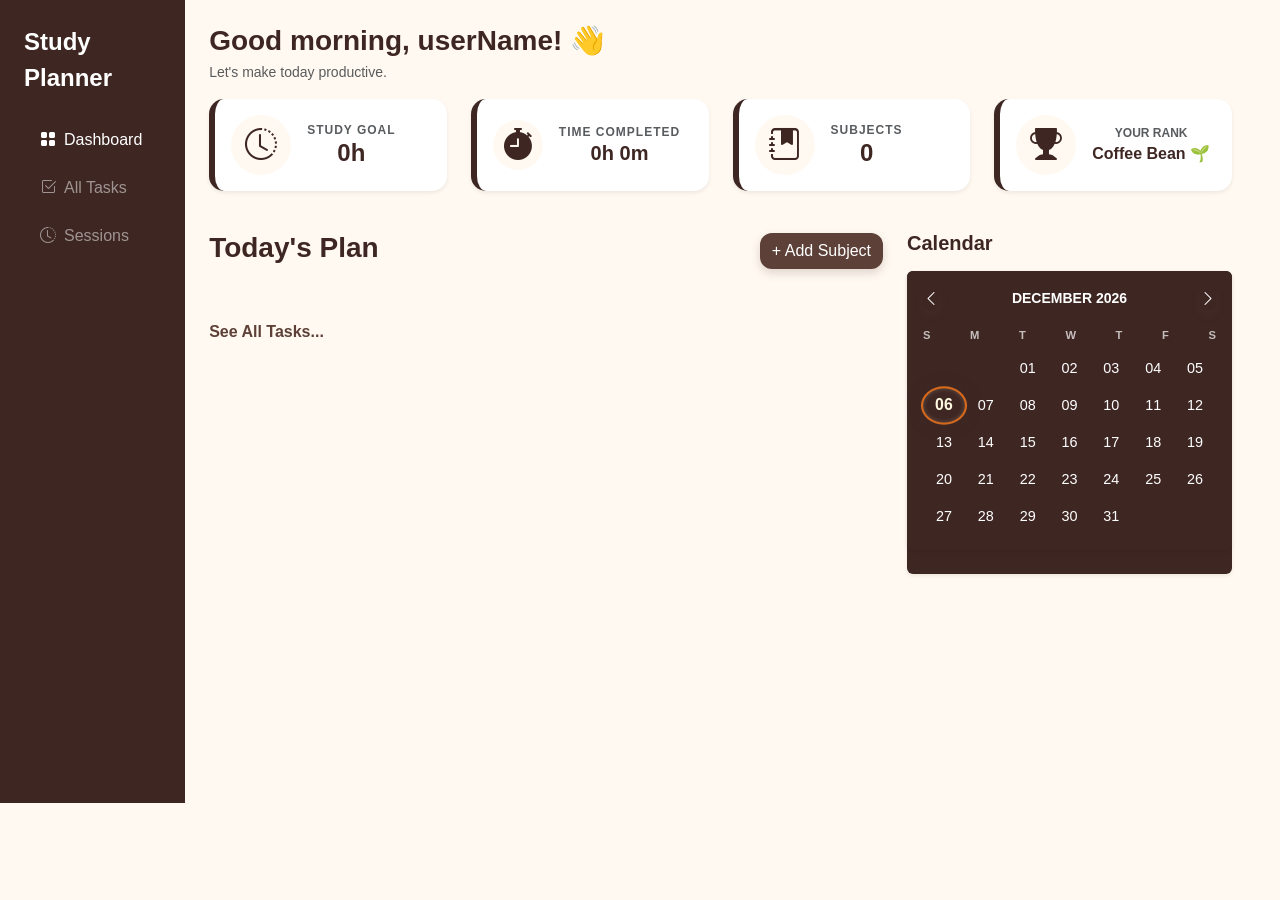
==== commit 0067632e: "marked the done cards" ====
--- a/index.html
+++ b/index.html
@@ -157,7 +157,7 @@
     <div id="task-container"></div>
     
     <button id="see-more-btn" class="simple-text-link p-0 d-done" onclick="showView('view-all-tasks')">
-    See More Tasks...
+    See All Tasks...
 </button>
 </section>
 
--- a/style/style.css
+++ b/style/style.css
@@ -274,4 +274,30 @@
     color: #D2691E !important; /* Turns Caramel when you hover */
     opacity: 1 !important;
     transition: 0.3s;
+}
+
+/* The 'Finished' card style */
+.subject-card.is-finished {
+    border: 2px solid #D2691E !important; /* Caramel border */
+    background-color: #2b1b17 !important; /* Dark Mocha background */
+    position: relative;
+    opacity: 0.8;
+}
+
+/* Add a checkmark icon automatically */
+.subject-card.is-finished::before {
+    content: '✓';
+    position: absolute;
+    top: 10px;
+    right: 15px;
+    color: #D2691E;
+    font-weight: bold;
+    font-size: 1.2rem;
+}
+
+/* Strikethrough the text */
+.subject-card.is-finished .card-title {
+    text-decoration: line-through;
+    color: #FFF8E1; /* Vanilla Cream */
+    opacity: 0.6;
 }
